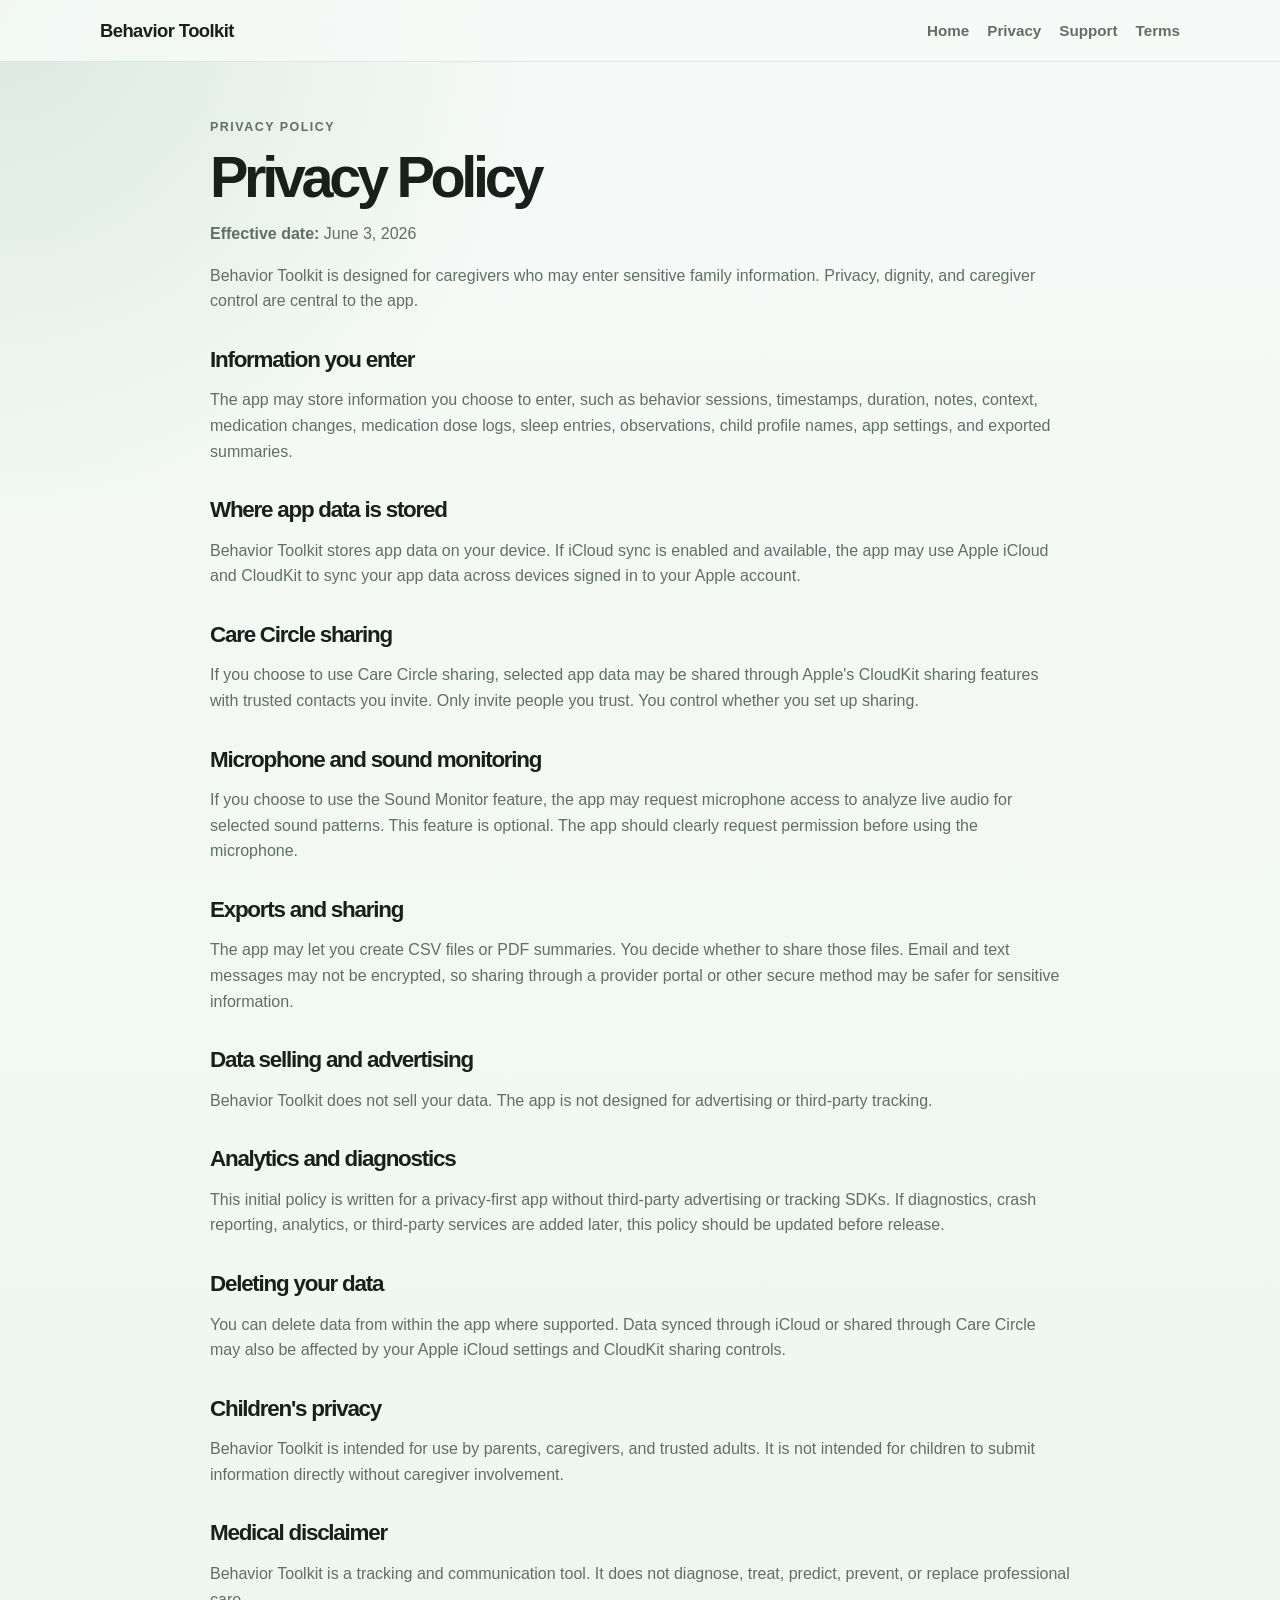
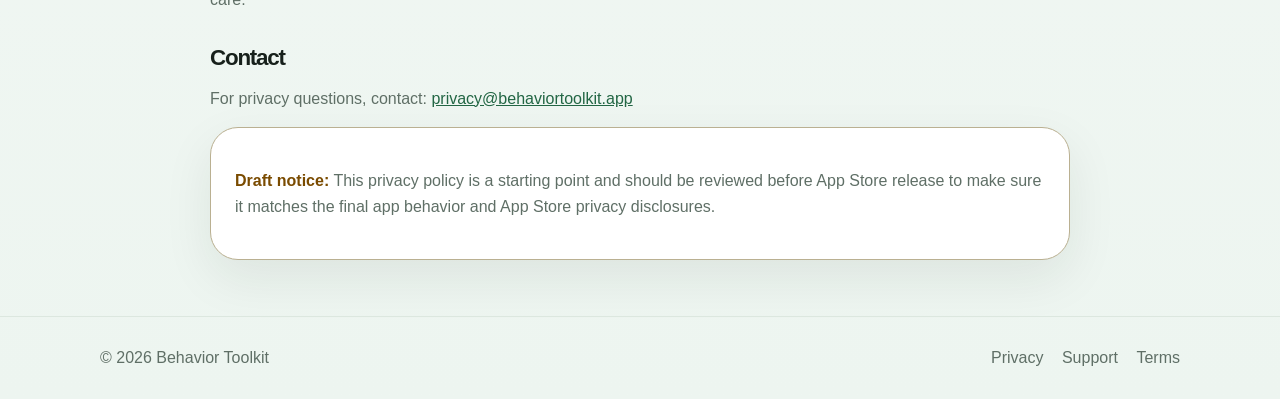
==== privacy.html @ 17af29c6 "Add initial privacy policy page" ====
<!doctype html>
<html lang="en">
<head>
  <meta charset="utf-8">
  <meta name="viewport" content="width=device-width, initial-scale=1">
  <title>Privacy Policy | Behavior Toolkit</title>
  <meta name="description" content="Privacy Policy for Behavior Toolkit.">
  <link rel="stylesheet" href="style.css">
</head>
<body>
  <header class="site-header">
    <div class="container nav">
      <a class="brand" href="index.html">Behavior Toolkit</a>
      <nav class="nav-links" aria-label="Main navigation">
        <a href="index.html">Home</a>
        <a href="privacy.html">Privacy</a>
        <a href="support.html">Support</a>
        <a href="terms.html">Terms</a>
      </nav>
    </div>
  </header>

  <main class="legal">
    <p class="eyebrow">Privacy Policy</p>
    <h1>Privacy Policy</h1>
    <p><strong>Effective date:</strong> June 3, 2026</p>

    <p>Behavior Toolkit is designed for caregivers who may enter sensitive family information. Privacy, dignity, and caregiver control are central to the app.</p>

    <h2>Information you enter</h2>
    <p>The app may store information you choose to enter, such as behavior sessions, timestamps, duration, notes, context, medication changes, medication dose logs, sleep entries, observations, child profile names, app settings, and exported summaries.</p>

    <h2>Where app data is stored</h2>
    <p>Behavior Toolkit stores app data on your device. If iCloud sync is enabled and available, the app may use Apple iCloud and CloudKit to sync your app data across devices signed in to your Apple account.</p>

    <h2>Care Circle sharing</h2>
    <p>If you choose to use Care Circle sharing, selected app data may be shared through Apple's CloudKit sharing features with trusted contacts you invite. Only invite people you trust. You control whether you set up sharing.</p>

    <h2>Microphone and sound monitoring</h2>
    <p>If you choose to use the Sound Monitor feature, the app may request microphone access to analyze live audio for selected sound patterns. This feature is optional. The app should clearly request permission before using the microphone.</p>

    <h2>Exports and sharing</h2>
    <p>The app may let you create CSV files or PDF summaries. You decide whether to share those files. Email and text messages may not be encrypted, so sharing through a provider portal or other secure method may be safer for sensitive information.</p>

    <h2>Data selling and advertising</h2>
    <p>Behavior Toolkit does not sell your data. The app is not designed for advertising or third-party tracking.</p>

    <h2>Analytics and diagnostics</h2>
    <p>This initial policy is written for a privacy-first app without third-party advertising or tracking SDKs. If diagnostics, crash reporting, analytics, or third-party services are added later, this policy should be updated before release.</p>

    <h2>Deleting your data</h2>
    <p>You can delete data from within the app where supported. Data synced through iCloud or shared through Care Circle may also be affected by your Apple iCloud settings and CloudKit sharing controls.</p>

    <h2>Children's privacy</h2>
    <p>Behavior Toolkit is intended for use by parents, caregivers, and trusted adults. It is not intended for children to submit information directly without caregiver involvement.</p>

    <h2>Medical disclaimer</h2>
    <p>Behavior Toolkit is a tracking and communication tool. It does not diagnose, treat, predict, prevent, or replace professional care.</p>

    <h2>Contact</h2>
    <p>For privacy questions, contact: <a href="mailto:privacy@behaviortoolkit.app">privacy@behaviortoolkit.app</a></p>

    <div class="notice">
      <p><strong>Draft notice:</strong> This privacy policy is a starting point and should be reviewed before App Store release to make sure it matches the final app behavior and App Store privacy disclosures.</p>
    </div>
  </main>

  <footer class="site-footer">
    <div class="container footer-row">
      <span>&copy; 2026 Behavior Toolkit</span>
      <span>
        <a href="privacy.html">Privacy</a>
        <a href="support.html">Support</a>
        <a href="terms.html">Terms</a>
      </span>
    </div>
  </footer>
</body>
</html>
---- style.css ----
:root {
  color-scheme: light dark;
  --bg: #f7faf8;
  --bg-soft: #edf5f0;
  --card: #ffffff;
  --text: #17201b;
  --muted: #5f6f66;
  --line: #dce7df;
  --accent: #2f855a;
  --accent-dark: #226644;
  --warning: #7a4b00;
  --shadow: 0 18px 50px rgba(23, 32, 27, 0.08);
}

@media (prefers-color-scheme: dark) {
  :root {
    --bg: #0d1310;
    --bg-soft: #111d17;
    --card: #16211b;
    --text: #edf7f0;
    --muted: #b0c0b7;
    --line: #2a3a31;
    --accent: #68d391;
    --accent-dark: #9ae6b4;
    --warning: #fbd38d;
    --shadow: 0 18px 50px rgba(0, 0, 0, 0.32);
  }
}

* {
  box-sizing: border-box;
}

html {
  scroll-behavior: smooth;
}

body {
  margin: 0;
  font-family: -apple-system, BlinkMacSystemFont, "Segoe UI", Roboto, Helvetica, Arial, sans-serif;
  background:
    radial-gradient(circle at top left, rgba(47, 133, 90, 0.14), transparent 34rem),
    linear-gradient(180deg, var(--bg), var(--bg-soft));
  color: var(--text);
  line-height: 1.6;
}

a {
  color: var(--accent-dark);
}

.container {
  width: min(1080px, calc(100% - 32px));
  margin: 0 auto;
}

.site-header {
  border-bottom: 1px solid var(--line);
  background: color-mix(in srgb, var(--bg) 82%, transparent);
  backdrop-filter: blur(14px);
  position: sticky;
  top: 0;
  z-index: 10;
}

.nav {
  display: flex;
  align-items: center;
  justify-content: space-between;
  gap: 24px;
  padding: 16px 0;
}

.brand {
  font-weight: 800;
  letter-spacing: -0.03em;
  text-decoration: none;
  color: var(--text);
  font-size: 1.15rem;
}

.nav-links {
  display: flex;
  align-items: center;
  gap: 18px;
  flex-wrap: wrap;
}

.nav-links a {
  color: var(--muted);
  text-decoration: none;
  font-weight: 600;
  font-size: 0.95rem;
}

.nav-links a:hover {
  color: var(--text);
}

.hero {
  padding: 84px 0 56px;
}

.hero-grid {
  display: grid;
  grid-template-columns: 1.25fr 0.75fr;
  gap: 36px;
  align-items: center;
}

.eyebrow {
  color: var(--accent-dark);
  font-weight: 800;
  text-transform: uppercase;
  letter-spacing: 0.12em;
  font-size: 0.78rem;
  margin: 0 0 12px;
}

h1 {
  font-size: clamp(2.45rem, 7vw, 5rem);
  line-height: 0.95;
  letter-spacing: -0.075em;
  margin: 0;
}

h2 {
  font-size: clamp(1.75rem, 4vw, 2.8rem);
  line-height: 1.05;
  letter-spacing: -0.055em;
  margin: 0 0 16px;
}

h3 {
  margin: 0 0 8px;
  letter-spacing: -0.025em;
}

.lede {
  font-size: clamp(1.1rem, 2.3vw, 1.35rem);
  color: var(--muted);
  margin: 22px 0 0;
  max-width: 720px;
}

.actions {
  display: flex;
  gap: 12px;
  flex-wrap: wrap;
  margin-top: 28px;
}

.button {
  display: inline-flex;
  align-items: center;
  justify-content: center;
  border-radius: 999px;
  padding: 12px 18px;
  font-weight: 800;
  text-decoration: none;
  border: 1px solid var(--line);
  color: var(--text);
  background: var(--card);
}

.button.primary {
  background: var(--accent);
  color: #ffffff;
  border-color: transparent;
}

.hero-card,
.card,
.notice {
  background: var(--card);
  border: 1px solid var(--line);
  border-radius: 28px;
  box-shadow: var(--shadow);
}

.hero-card {
  padding: 26px;
}

.hero-card ul,
.check-list {
  list-style: none;
  padding: 0;
  margin: 0;
}

.hero-card li,
.check-list li {
  display: flex;
  gap: 10px;
  margin: 12px 0;
  color: var(--muted);
}

.hero-card li::before,
.check-list li::before {
  content: "✓";
  color: var(--accent-dark);
  font-weight: 900;
}

.section {
  padding: 56px 0;
}

.grid {
  display: grid;
  grid-template-columns: repeat(3, 1fr);
  gap: 18px;
}

.card {
  padding: 22px;
}

.card p,
.notice p,
.legal p,
.legal li {
  color: var(--muted);
}

.notice {
  padding: 24px;
  border-color: color-mix(in srgb, var(--warning) 35%, var(--line));
}

.notice strong {
  color: var(--warning);
}

.legal {
  width: min(860px, calc(100% - 32px));
  margin: 0 auto;
  padding: 56px 0;
}

.legal h1 {
  font-size: clamp(2.2rem, 5vw, 3.6rem);
  margin-bottom: 12px;
}

.legal h2 {
  font-size: 1.4rem;
  margin-top: 34px;
}

.site-footer {
  border-top: 1px solid var(--line);
  padding: 28px 0;
  color: var(--muted);
}

.footer-row {
  display: flex;
  justify-content: space-between;
  gap: 18px;
  flex-wrap: wrap;
}

.footer-row a {
  color: var(--muted);
  margin-left: 14px;
  text-decoration: none;
}

@media (max-width: 760px) {
  .hero {
    padding-top: 54px;
  }

  .hero-grid,
  .grid {
    grid-template-columns: 1fr;
  }

  .nav {
    align-items: flex-start;
    flex-direction: column;
  }

  .nav-links {
    gap: 12px;
  }
}
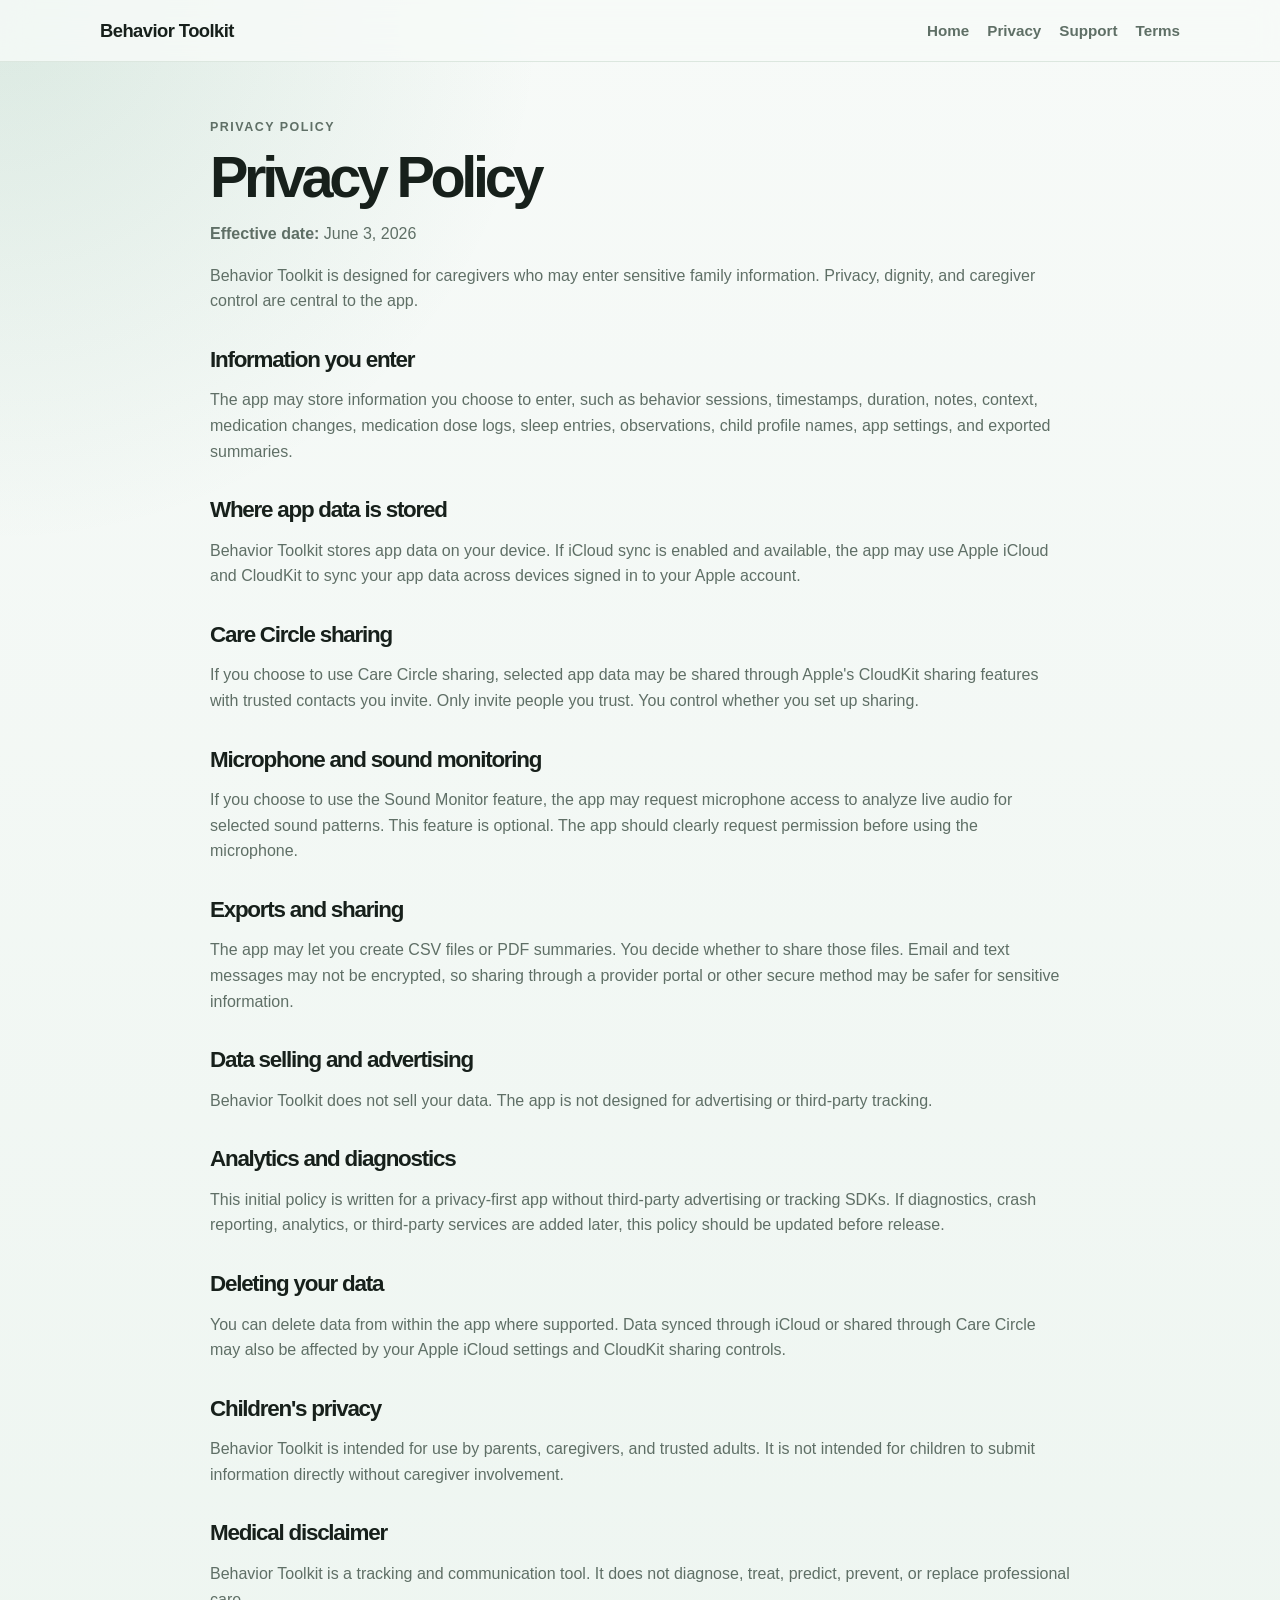
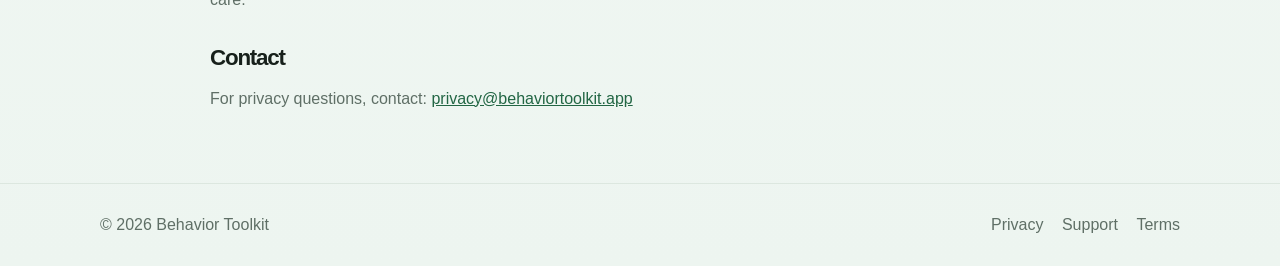
==== commit 8eca7835: "Remove draft notices from Privacy and Terms pages The site is now live and these documents are the w" ====
--- a/privacy.html
+++ b/privacy.html
@@ -60,9 +60,6 @@
     <h2>Contact</h2>
     <p>For privacy questions, contact: <a href="mailto:privacy@behaviortoolkit.app">privacy@behaviortoolkit.app</a></p>
 
-    <div class="notice">
-      <p><strong>Draft notice:</strong> This privacy policy is a starting point and should be reviewed before App Store release to make sure it matches the final app behavior and App Store privacy disclosures.</p>
-    </div>
   </main>
 
   <footer class="site-footer">
--- a/style.css
+++ b/style.css
@@ -214,8 +214,79 @@
   gap: 18px;
 }
 
+.story-grid {
+  display: grid;
+  grid-template-columns: 0.85fr 1.15fr;
+  gap: 48px;
+  align-items: start;
+}
+
+.story-figure {
+  margin: 0;
+  position: sticky;
+  top: 96px;
+}
+
+.story-figure img {
+  width: 100%;
+  height: auto;
+  display: block;
+  border-radius: 20px;
+  box-shadow: var(--shadow);
+}
+
+.story-copy {
+  max-width: 640px;
+}
+
+.story-title {
+  font-family: Georgia, "Iowan Old Style", "Times New Roman", serif;
+  font-style: italic;
+  font-weight: 700;
+  letter-spacing: -0.02em;
+}
+
+.story-copy p {
+  font-size: 1.08rem;
+  line-height: 1.85;
+  color: var(--muted);
+  margin: 0 0 22px;
+}
+
+.story-copy p:last-child {
+  margin-bottom: 0;
+}
+
+@media (max-width: 760px) {
+  .story-grid {
+    grid-template-columns: 1fr;
+    gap: 24px;
+  }
+
+  .story-figure {
+    position: static;
+  }
+}
+
 .card {
   padding: 22px;
+}
+
+.card-shot {
+  margin: -22px -22px 18px;
+  display: flex;
+  justify-content: center;
+  background: var(--bg-soft);
+  border-radius: 28px 28px 0 0;
+  overflow: hidden;
+}
+
+.card-shot img {
+  width: 100%;
+  max-width: 190px;
+  height: auto;
+  display: block;
+  margin-top: 18px;
 }
 
 .card p,
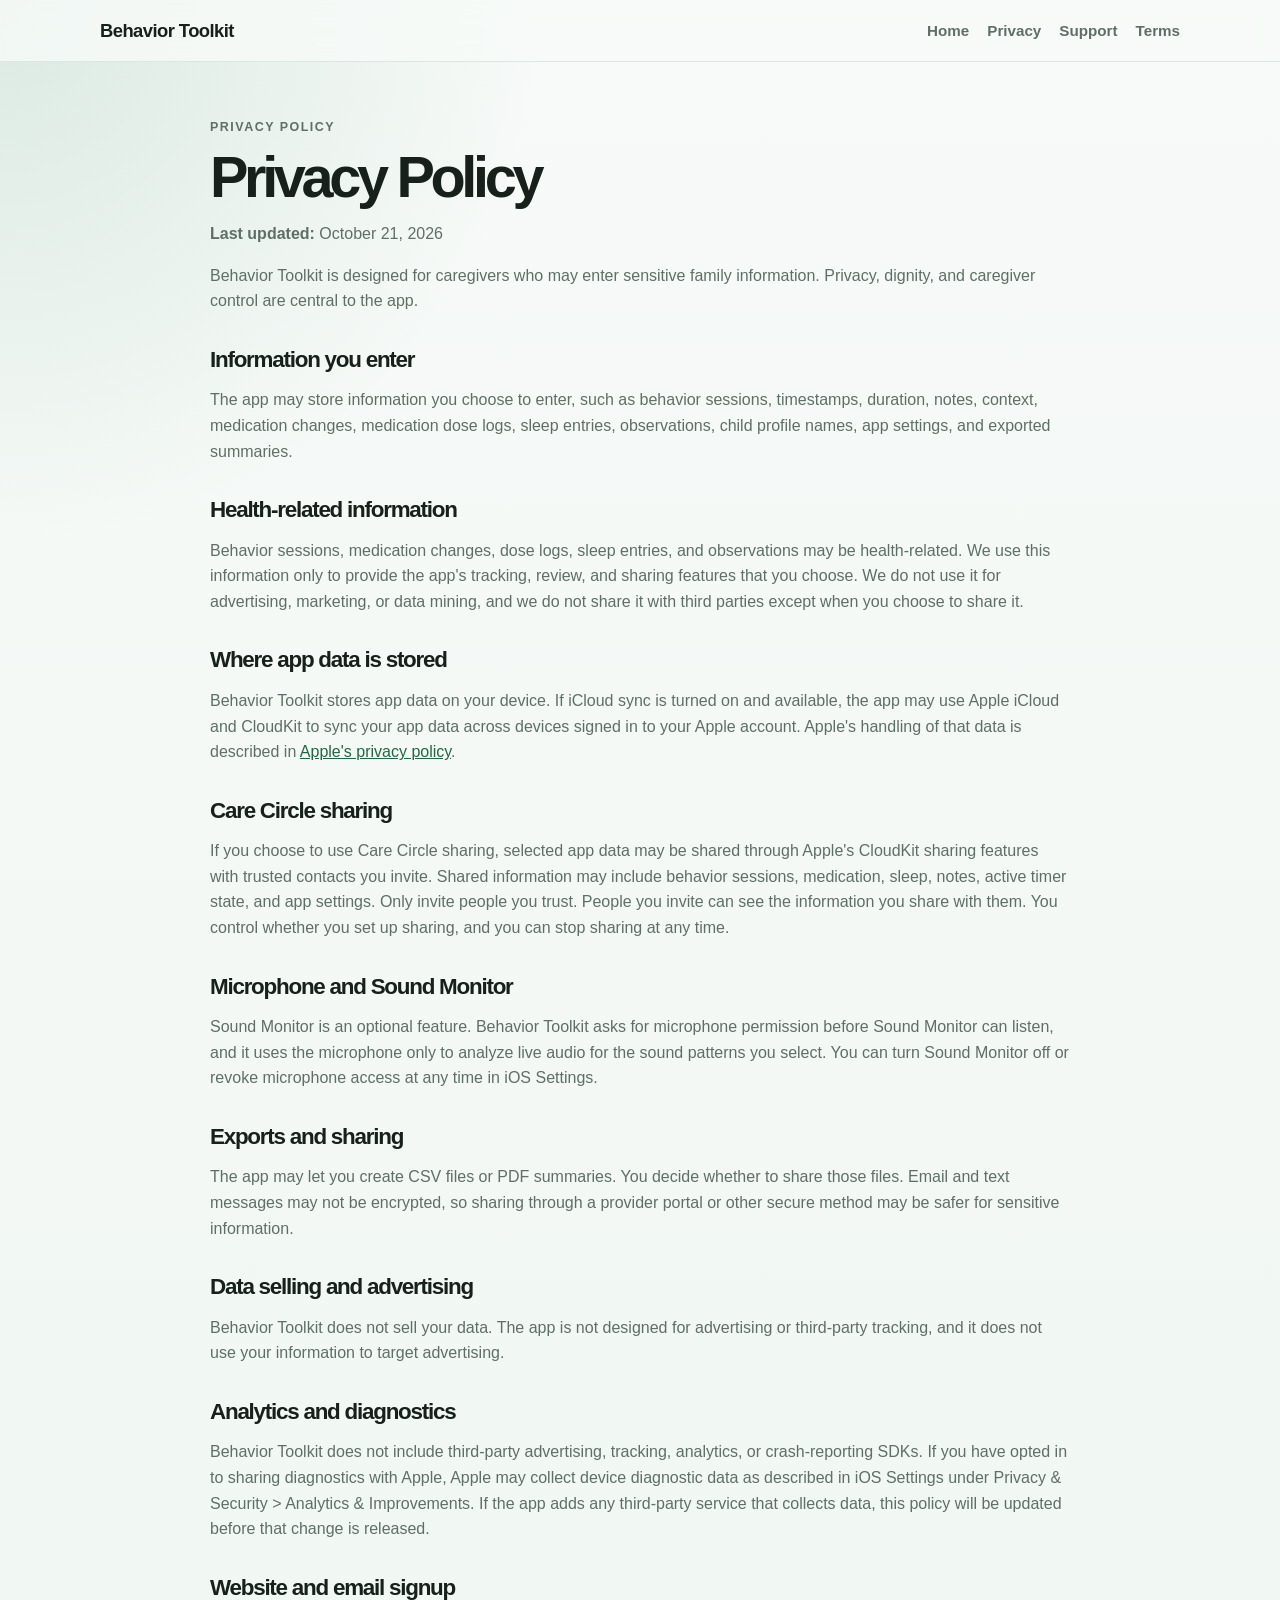
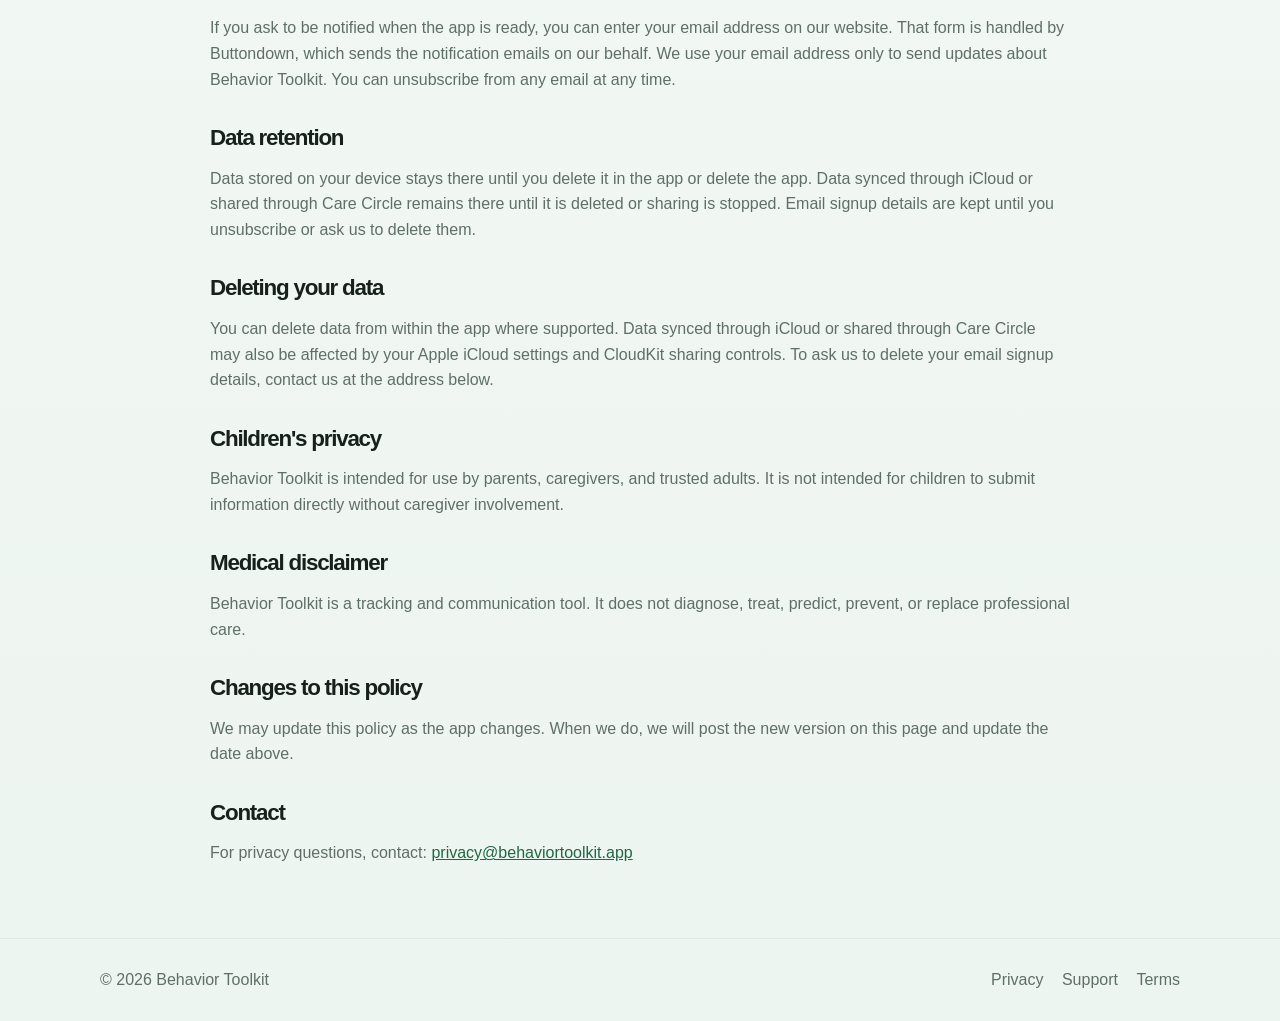
==== commit 29cd94be: "Update privacy policy and replace temporary launch text - Replace drafting notes in the privacy poli" ====
--- a/privacy.html
+++ b/privacy.html
@@ -23,39 +23,51 @@
   <main class="legal">
     <p class="eyebrow">Privacy Policy</p>
     <h1>Privacy Policy</h1>
-    <p><strong>Effective date:</strong> June 3, 2026</p>
+    <p><strong>Last updated:</strong> October 21, 2026</p>
 
     <p>Behavior Toolkit is designed for caregivers who may enter sensitive family information. Privacy, dignity, and caregiver control are central to the app.</p>
 
     <h2>Information you enter</h2>
     <p>The app may store information you choose to enter, such as behavior sessions, timestamps, duration, notes, context, medication changes, medication dose logs, sleep entries, observations, child profile names, app settings, and exported summaries.</p>
 
+    <h2>Health-related information</h2>
+    <p>Behavior sessions, medication changes, dose logs, sleep entries, and observations may be health-related. We use this information only to provide the app's tracking, review, and sharing features that you choose. We do not use it for advertising, marketing, or data mining, and we do not share it with third parties except when you choose to share it.</p>
+
     <h2>Where app data is stored</h2>
-    <p>Behavior Toolkit stores app data on your device. If iCloud sync is enabled and available, the app may use Apple iCloud and CloudKit to sync your app data across devices signed in to your Apple account.</p>
+    <p>Behavior Toolkit stores app data on your device. If iCloud sync is turned on and available, the app may use Apple iCloud and CloudKit to sync your app data across devices signed in to your Apple account. Apple's handling of that data is described in <a href="https://www.apple.com/legal/privacy/">Apple's privacy policy</a>.</p>
 
     <h2>Care Circle sharing</h2>
-    <p>If you choose to use Care Circle sharing, selected app data may be shared through Apple's CloudKit sharing features with trusted contacts you invite. Only invite people you trust. You control whether you set up sharing.</p>
+    <p>If you choose to use Care Circle sharing, selected app data may be shared through Apple's CloudKit sharing features with trusted contacts you invite. Shared information may include behavior sessions, medication, sleep, notes, active timer state, and app settings. Only invite people you trust. People you invite can see the information you share with them. You control whether you set up sharing, and you can stop sharing at any time.</p>
 
-    <h2>Microphone and sound monitoring</h2>
-    <p>If you choose to use the Sound Monitor feature, the app may request microphone access to analyze live audio for selected sound patterns. This feature is optional. The app should clearly request permission before using the microphone.</p>
+    <h2>Microphone and Sound Monitor</h2>
+    <p>Sound Monitor is an optional feature. Behavior Toolkit asks for microphone permission before Sound Monitor can listen, and it uses the microphone only to analyze live audio for the sound patterns you select. You can turn Sound Monitor off or revoke microphone access at any time in iOS Settings.</p>
 
     <h2>Exports and sharing</h2>
     <p>The app may let you create CSV files or PDF summaries. You decide whether to share those files. Email and text messages may not be encrypted, so sharing through a provider portal or other secure method may be safer for sensitive information.</p>
 
     <h2>Data selling and advertising</h2>
-    <p>Behavior Toolkit does not sell your data. The app is not designed for advertising or third-party tracking.</p>
+    <p>Behavior Toolkit does not sell your data. The app is not designed for advertising or third-party tracking, and it does not use your information to target advertising.</p>
 
     <h2>Analytics and diagnostics</h2>
-    <p>This initial policy is written for a privacy-first app without third-party advertising or tracking SDKs. If diagnostics, crash reporting, analytics, or third-party services are added later, this policy should be updated before release.</p>
+    <p>Behavior Toolkit does not include third-party advertising, tracking, analytics, or crash-reporting SDKs. If you have opted in to sharing diagnostics with Apple, Apple may collect device diagnostic data as described in iOS Settings under Privacy &amp; Security &gt; Analytics &amp; Improvements. If the app adds any third-party service that collects data, this policy will be updated before that change is released.</p>
+
+    <h2>Website and email signup</h2>
+    <p>If you ask to be notified when the app is ready, you can enter your email address on our website. That form is handled by Buttondown, which sends the notification emails on our behalf. We use your email address only to send updates about Behavior Toolkit. You can unsubscribe from any email at any time.</p>
+
+    <h2>Data retention</h2>
+    <p>Data stored on your device stays there until you delete it in the app or delete the app. Data synced through iCloud or shared through Care Circle remains there until it is deleted or sharing is stopped. Email signup details are kept until you unsubscribe or ask us to delete them.</p>
 
     <h2>Deleting your data</h2>
-    <p>You can delete data from within the app where supported. Data synced through iCloud or shared through Care Circle may also be affected by your Apple iCloud settings and CloudKit sharing controls.</p>
+    <p>You can delete data from within the app where supported. Data synced through iCloud or shared through Care Circle may also be affected by your Apple iCloud settings and CloudKit sharing controls. To ask us to delete your email signup details, contact us at the address below.</p>
 
     <h2>Children's privacy</h2>
     <p>Behavior Toolkit is intended for use by parents, caregivers, and trusted adults. It is not intended for children to submit information directly without caregiver involvement.</p>
 
     <h2>Medical disclaimer</h2>
     <p>Behavior Toolkit is a tracking and communication tool. It does not diagnose, treat, predict, prevent, or replace professional care.</p>
+
+    <h2>Changes to this policy</h2>
+    <p>We may update this policy as the app changes. When we do, we will post the new version on this page and update the date above.</p>
 
     <h2>Contact</h2>
     <p>For privacy questions, contact: <a href="mailto:privacy@behaviortoolkit.app">privacy@behaviortoolkit.app</a></p>
--- a/style.css
+++ b/style.css
@@ -33,6 +33,7 @@
 
 html {
   scroll-behavior: smooth;
+  scroll-padding-top: 80px;
 }
 
 body {
@@ -122,6 +123,14 @@
   line-height: 0.95;
   letter-spacing: -0.075em;
   margin: 0;
+}
+
+.hero-sub {
+  font-size: clamp(1.4rem, 3.4vw, 2.2rem);
+  line-height: 1.15;
+  letter-spacing: -0.04em;
+  font-weight: 600;
+  margin: 12px 0 0;
 }
 
 h2 {
@@ -169,6 +178,99 @@
   border-color: transparent;
 }
 
+span.button {
+  cursor: default;
+}
+
+.actions-note {
+  font-size: 0.88rem;
+  color: var(--muted);
+  margin: 14px 0 0;
+}
+
+.badge {
+  display: inline-flex;
+  align-items: center;
+  border-radius: 999px;
+  padding: 12px 18px;
+  font-weight: 700;
+  font-size: 0.9rem;
+  color: var(--accent-dark);
+  background: color-mix(in srgb, var(--accent) 12%, transparent);
+  border: 1px solid color-mix(in srgb, var(--accent) 35%, var(--line));
+}
+
+.signup-intro {
+  font-size: 0.95rem;
+  font-weight: 600;
+  margin: 24px 0 0;
+}
+
+.signup-form {
+  display: flex;
+  flex-wrap: wrap;
+  gap: 10px;
+  margin: 12px 0 0;
+  max-width: 460px;
+}
+
+.signup-form input[type="email"] {
+  flex: 1 1 220px;
+  min-width: 0;
+  border-radius: 999px;
+  padding: 12px 18px;
+  font: inherit;
+  font-size: 0.95rem;
+  border: 1px solid var(--line);
+  background: var(--card);
+  color: var(--text);
+}
+
+.signup-form input[type="email"]::placeholder {
+  color: var(--muted);
+}
+
+.signup-form input[type="email"]:focus-visible {
+  outline: 2px solid var(--accent);
+  outline-offset: 1px;
+  border-color: var(--accent);
+}
+
+.signup-form input[type="submit"] {
+  flex: 0 0 auto;
+  border-radius: 999px;
+  padding: 12px 18px;
+  font: inherit;
+  font-weight: 800;
+  background: var(--accent);
+  color: var(--bg);
+  border: 1px solid transparent;
+  cursor: pointer;
+}
+
+.buttondown-note {
+  flex-basis: 100%;
+  margin: 2px 0 0;
+  font-size: 0.78rem;
+}
+
+.buttondown-note a {
+  color: var(--muted);
+}
+
+.visually-hidden {
+  position: absolute;
+  width: 1px;
+  height: 1px;
+  padding: 0;
+  margin: -1px;
+  overflow: hidden;
+  clip: rect(0 0 0 0);
+  clip-path: inset(50%);
+  white-space: nowrap;
+  border: 0;
+}
+
 .hero-card,
 .card,
 .notice {
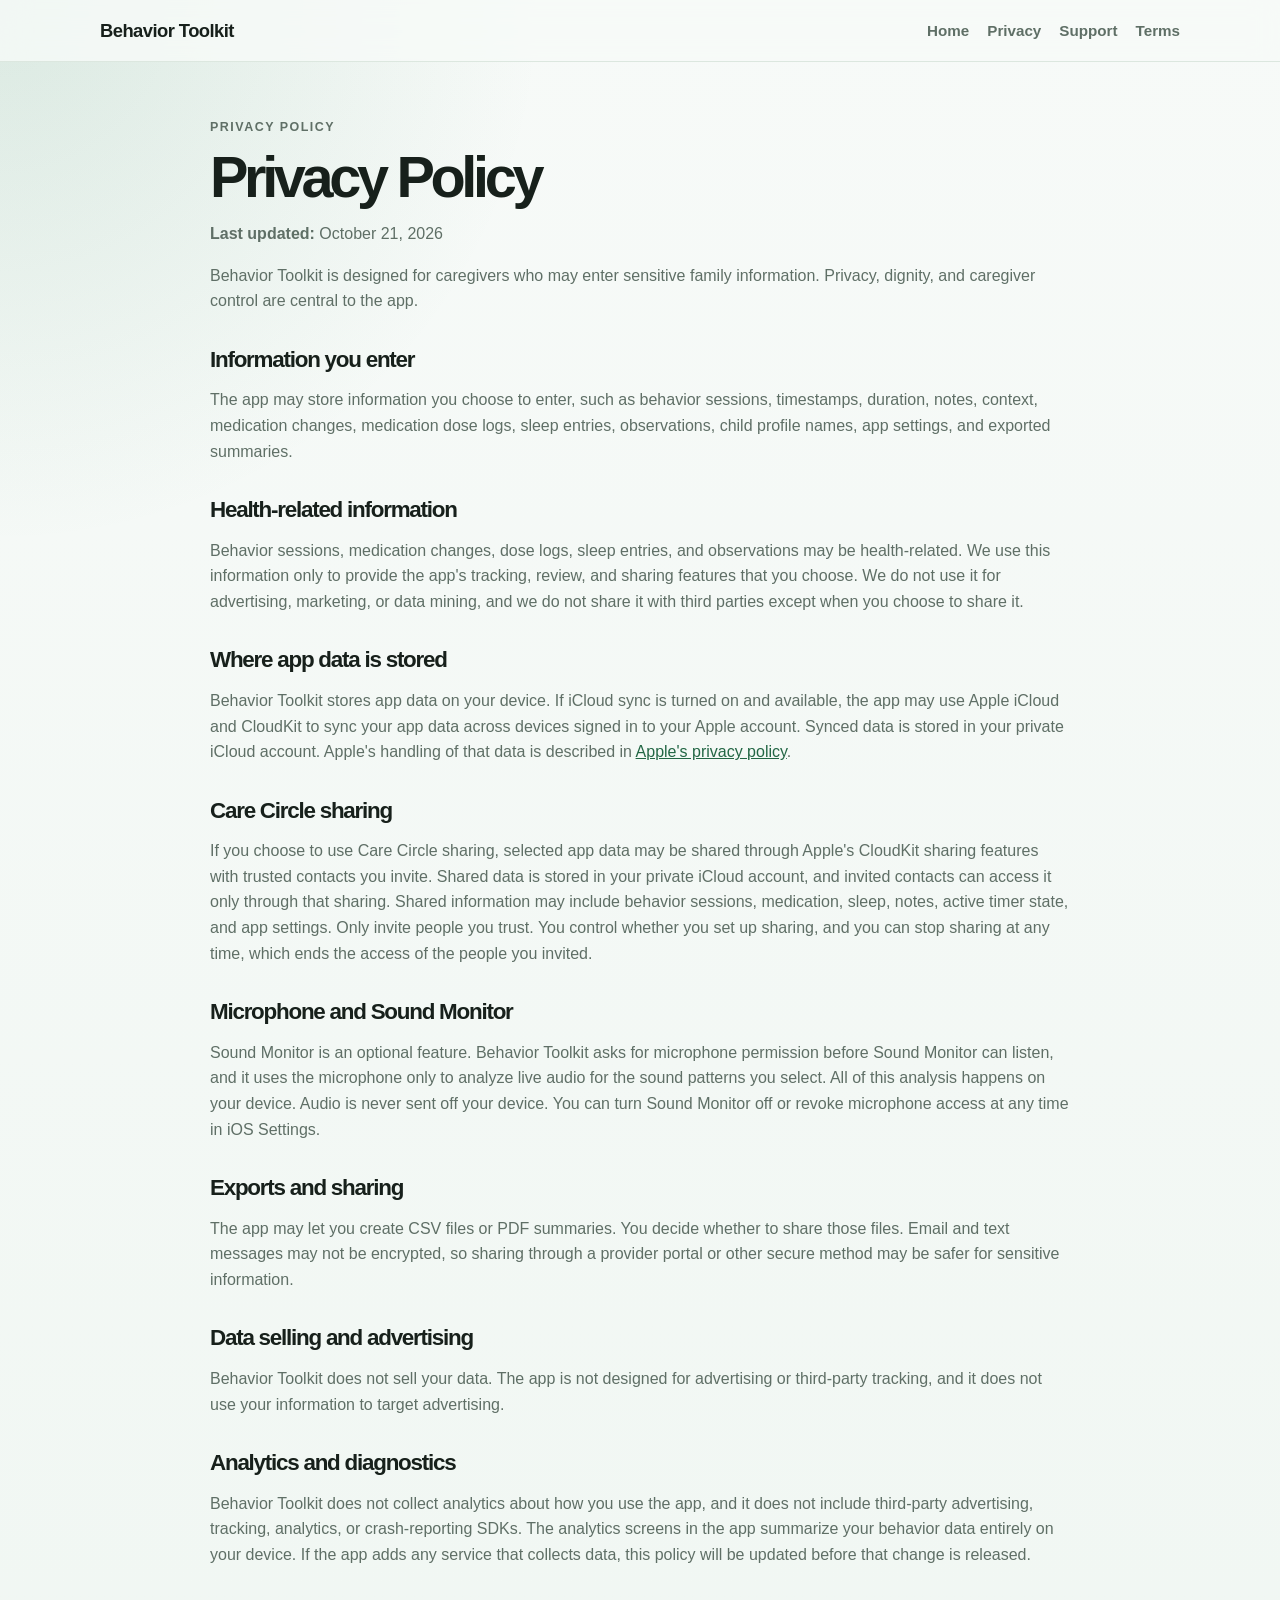
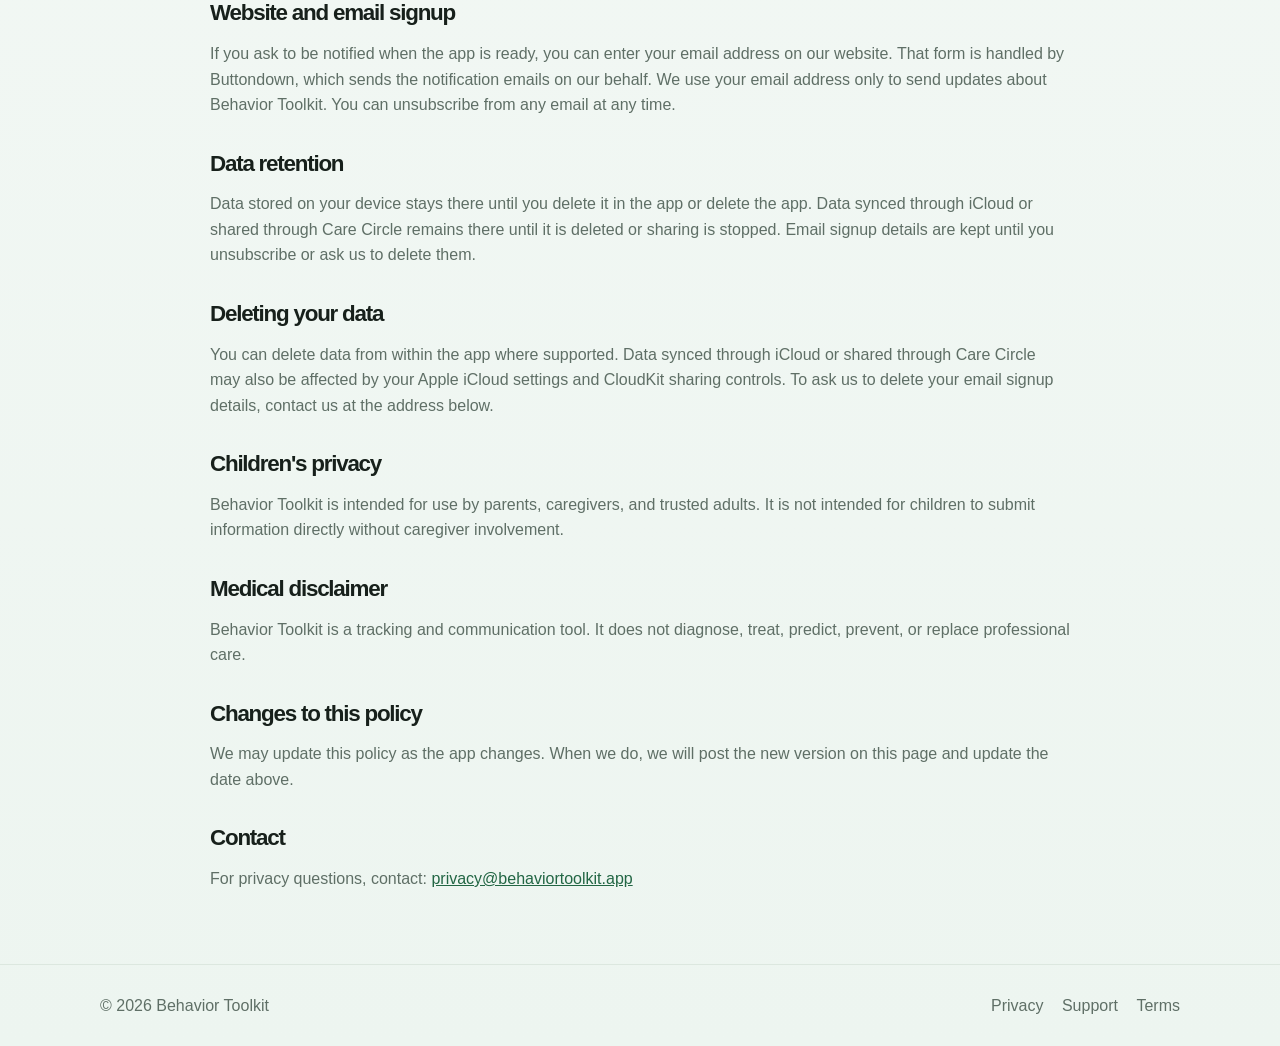
==== commit 47c49fd9: "Clarify Sound Monitor, Care Circle, and analytics statements in privacy policy - State that Sound Mo" ====
--- a/privacy.html
+++ b/privacy.html
@@ -34,13 +34,13 @@
     <p>Behavior sessions, medication changes, dose logs, sleep entries, and observations may be health-related. We use this information only to provide the app's tracking, review, and sharing features that you choose. We do not use it for advertising, marketing, or data mining, and we do not share it with third parties except when you choose to share it.</p>
 
     <h2>Where app data is stored</h2>
-    <p>Behavior Toolkit stores app data on your device. If iCloud sync is turned on and available, the app may use Apple iCloud and CloudKit to sync your app data across devices signed in to your Apple account. Apple's handling of that data is described in <a href="https://www.apple.com/legal/privacy/">Apple's privacy policy</a>.</p>
+    <p>Behavior Toolkit stores app data on your device. If iCloud sync is turned on and available, the app may use Apple iCloud and CloudKit to sync your app data across devices signed in to your Apple account. Synced data is stored in your private iCloud account. Apple's handling of that data is described in <a href="https://www.apple.com/legal/privacy/">Apple's privacy policy</a>.</p>
 
     <h2>Care Circle sharing</h2>
-    <p>If you choose to use Care Circle sharing, selected app data may be shared through Apple's CloudKit sharing features with trusted contacts you invite. Shared information may include behavior sessions, medication, sleep, notes, active timer state, and app settings. Only invite people you trust. People you invite can see the information you share with them. You control whether you set up sharing, and you can stop sharing at any time.</p>
+    <p>If you choose to use Care Circle sharing, selected app data may be shared through Apple's CloudKit sharing features with trusted contacts you invite. Shared data is stored in your private iCloud account, and invited contacts can access it only through that sharing. Shared information may include behavior sessions, medication, sleep, notes, active timer state, and app settings. Only invite people you trust. You control whether you set up sharing, and you can stop sharing at any time, which ends the access of the people you invited.</p>
 
     <h2>Microphone and Sound Monitor</h2>
-    <p>Sound Monitor is an optional feature. Behavior Toolkit asks for microphone permission before Sound Monitor can listen, and it uses the microphone only to analyze live audio for the sound patterns you select. You can turn Sound Monitor off or revoke microphone access at any time in iOS Settings.</p>
+    <p>Sound Monitor is an optional feature. Behavior Toolkit asks for microphone permission before Sound Monitor can listen, and it uses the microphone only to analyze live audio for the sound patterns you select. All of this analysis happens on your device. Audio is never sent off your device. You can turn Sound Monitor off or revoke microphone access at any time in iOS Settings.</p>
 
     <h2>Exports and sharing</h2>
     <p>The app may let you create CSV files or PDF summaries. You decide whether to share those files. Email and text messages may not be encrypted, so sharing through a provider portal or other secure method may be safer for sensitive information.</p>
@@ -49,7 +49,7 @@
     <p>Behavior Toolkit does not sell your data. The app is not designed for advertising or third-party tracking, and it does not use your information to target advertising.</p>
 
     <h2>Analytics and diagnostics</h2>
-    <p>Behavior Toolkit does not include third-party advertising, tracking, analytics, or crash-reporting SDKs. If you have opted in to sharing diagnostics with Apple, Apple may collect device diagnostic data as described in iOS Settings under Privacy &amp; Security &gt; Analytics &amp; Improvements. If the app adds any third-party service that collects data, this policy will be updated before that change is released.</p>
+    <p>Behavior Toolkit does not collect analytics about how you use the app, and it does not include third-party advertising, tracking, analytics, or crash-reporting SDKs. The analytics screens in the app summarize your behavior data entirely on your device. If the app adds any service that collects data, this policy will be updated before that change is released.</p>
 
     <h2>Website and email signup</h2>
     <p>If you ask to be notified when the app is ready, you can enter your email address on our website. That form is handled by Buttondown, which sends the notification emails on our behalf. We use your email address only to send updates about Behavior Toolkit. You can unsubscribe from any email at any time.</p>
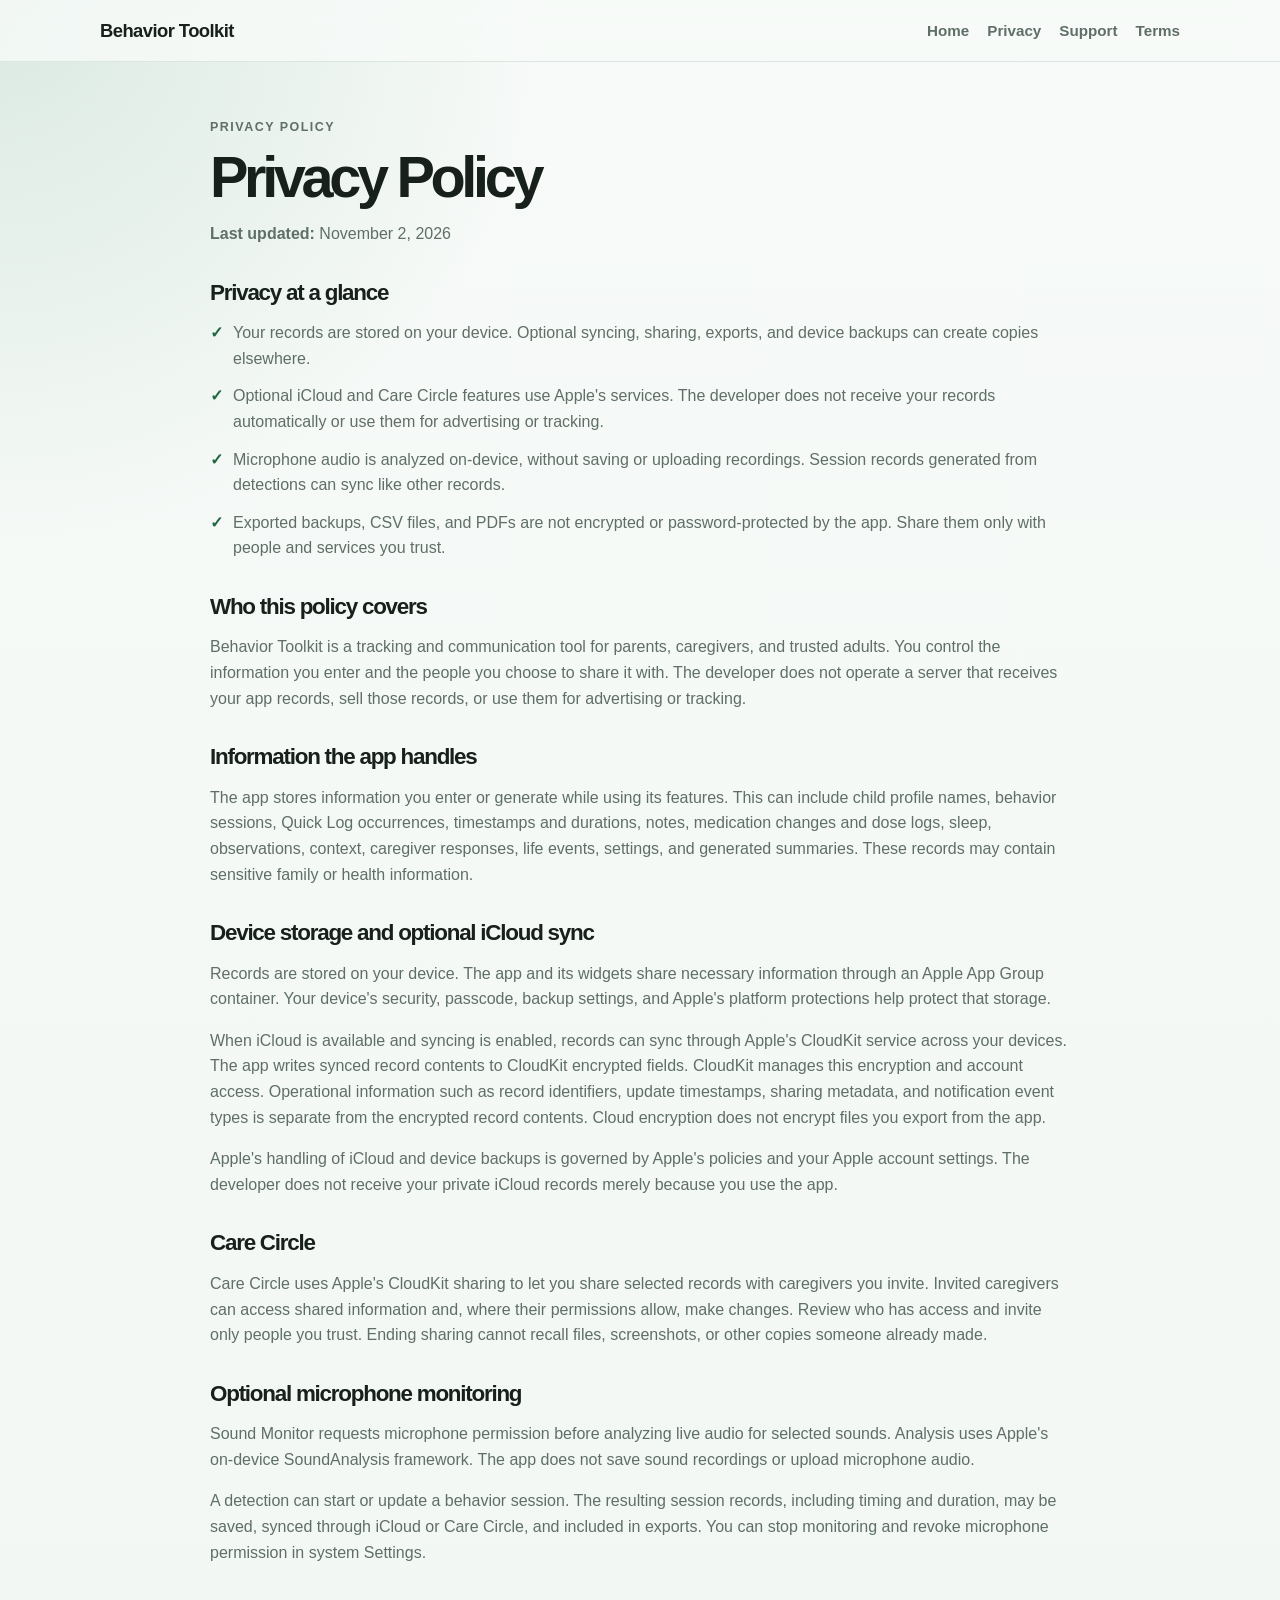
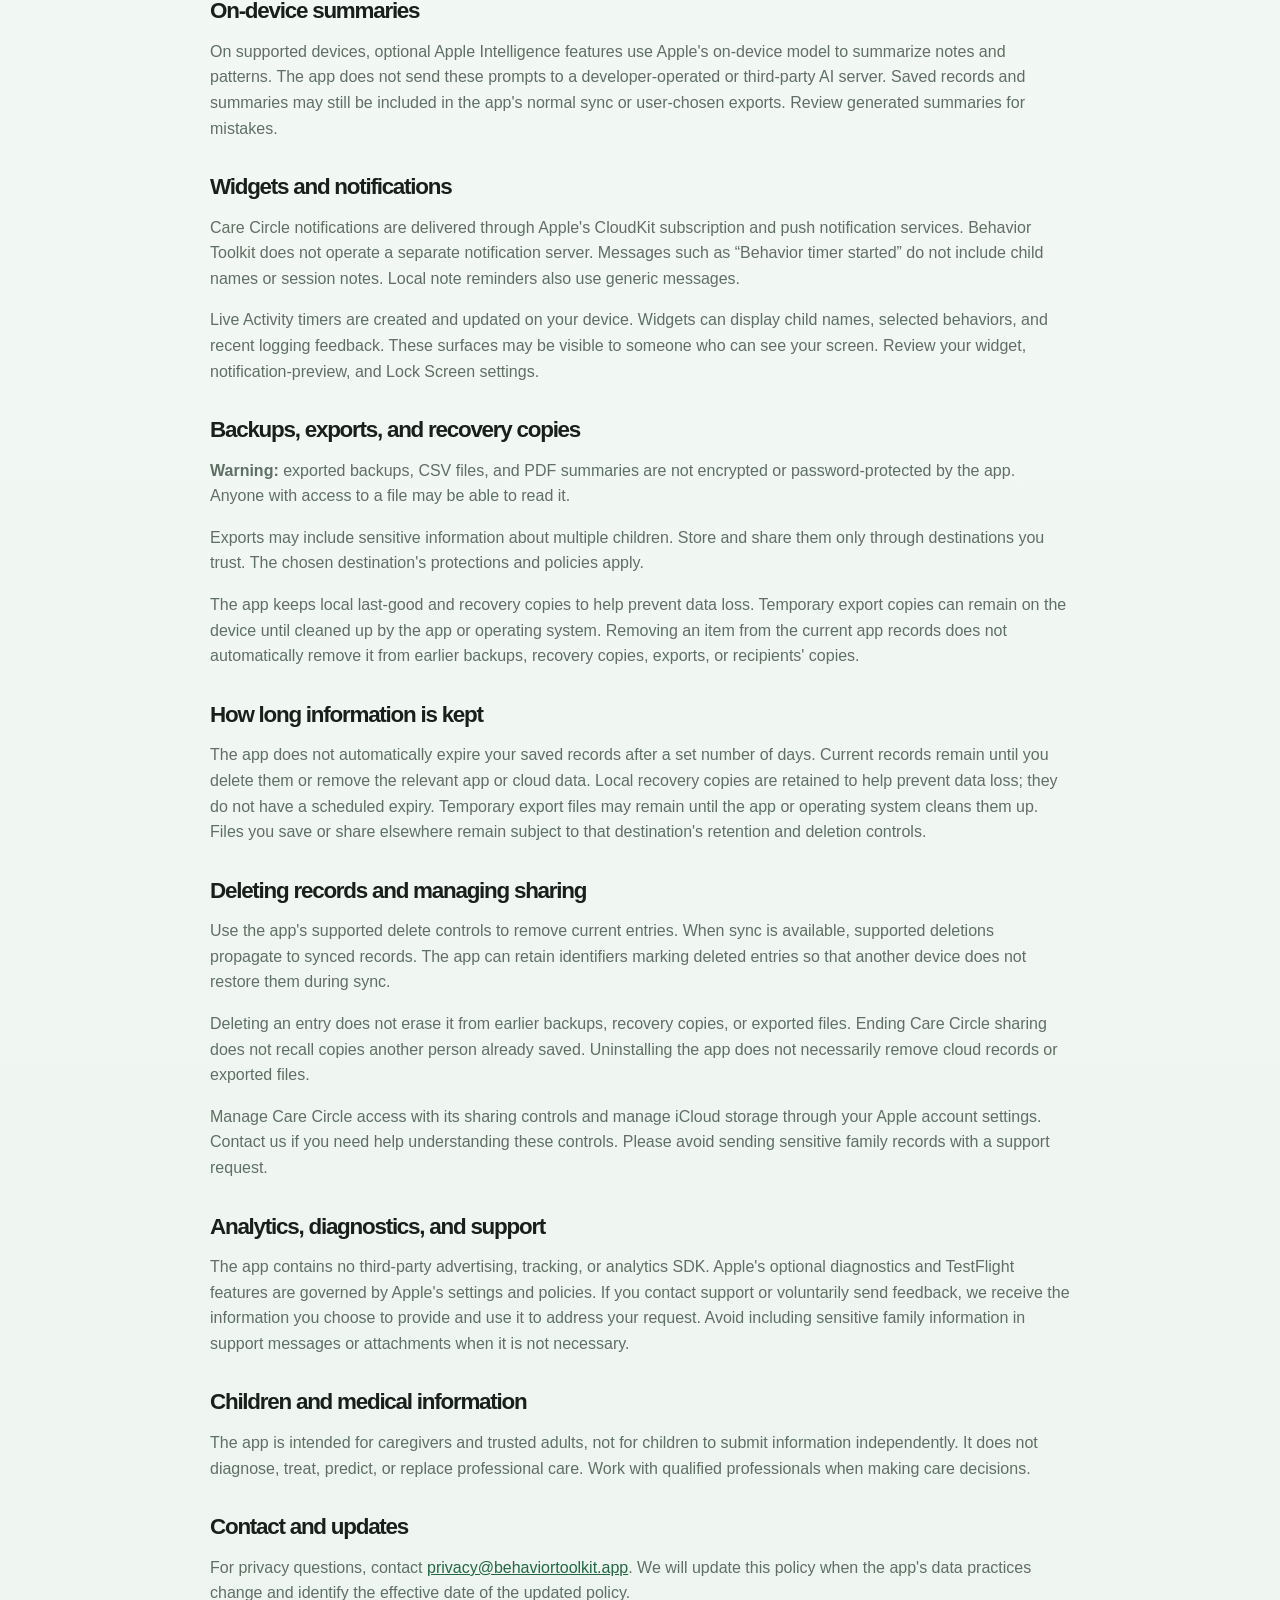
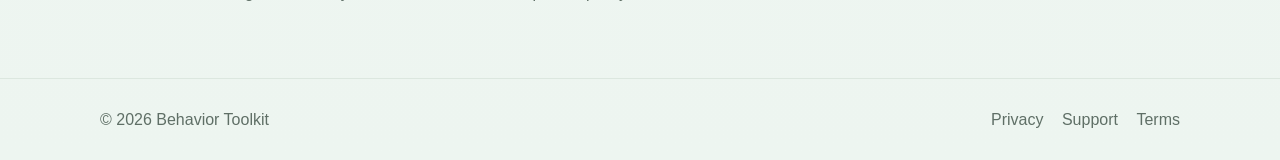
==== commit 4aeabee3: "Replace privacy policy with updated text (November 2, 2026) Co-Authored-By: Claude Haiku 5.5 <norepl" ====
--- a/privacy.html
+++ b/privacy.html
@@ -23,54 +23,62 @@
   <main class="legal">
     <p class="eyebrow">Privacy Policy</p>
     <h1>Privacy Policy</h1>
-    <p><strong>Last updated:</strong> October 21, 2026</p>
+    <p><strong>Last updated:</strong> November 2, 2026</p>
 
-    <p>Behavior Toolkit is designed for caregivers who may enter sensitive family information. Privacy, dignity, and caregiver control are central to the app.</p>
+    <h2>Privacy at a glance</h2>
+    <ul class="check-list">
+      <li>Your records are stored on your device. Optional syncing, sharing, exports, and device backups can create copies elsewhere.</li>
+      <li>Optional iCloud and Care Circle features use Apple's services. The developer does not receive your records automatically or use them for advertising or tracking.</li>
+      <li>Microphone audio is analyzed on-device, without saving or uploading recordings. Session records generated from detections can sync like other records.</li>
+      <li>Exported backups, CSV files, and PDFs are not encrypted or password-protected by the app. Share them only with people and services you trust.</li>
+    </ul>
 
-    <h2>Information you enter</h2>
-    <p>The app may store information you choose to enter, such as behavior sessions, timestamps, duration, notes, context, medication changes, medication dose logs, sleep entries, observations, child profile names, app settings, and exported summaries.</p>
+    <h2>Who this policy covers</h2>
+    <p>Behavior Toolkit is a tracking and communication tool for parents, caregivers, and trusted adults. You control the information you enter and the people you choose to share it with. The developer does not operate a server that receives your app records, sell those records, or use them for advertising or tracking.</p>
 
-    <h2>Health-related information</h2>
-    <p>Behavior sessions, medication changes, dose logs, sleep entries, and observations may be health-related. We use this information only to provide the app's tracking, review, and sharing features that you choose. We do not use it for advertising, marketing, or data mining, and we do not share it with third parties except when you choose to share it.</p>
+    <h2>Information the app handles</h2>
+    <p>The app stores information you enter or generate while using its features. This can include child profile names, behavior sessions, Quick Log occurrences, timestamps and durations, notes, medication changes and dose logs, sleep, observations, context, caregiver responses, life events, settings, and generated summaries. These records may contain sensitive family or health information.</p>
 
-    <h2>Where app data is stored</h2>
-    <p>Behavior Toolkit stores app data on your device. If iCloud sync is turned on and available, the app may use Apple iCloud and CloudKit to sync your app data across devices signed in to your Apple account. Synced data is stored in your private iCloud account. Apple's handling of that data is described in <a href="https://www.apple.com/legal/privacy/">Apple's privacy policy</a>.</p>
+    <h2>Device storage and optional iCloud sync</h2>
+    <p>Records are stored on your device. The app and its widgets share necessary information through an Apple App Group container. Your device's security, passcode, backup settings, and Apple's platform protections help protect that storage.</p>
+    <p>When iCloud is available and syncing is enabled, records can sync through Apple's CloudKit service across your devices. The app writes synced record contents to CloudKit encrypted fields. CloudKit manages this encryption and account access. Operational information such as record identifiers, update timestamps, sharing metadata, and notification event types is separate from the encrypted record contents. Cloud encryption does not encrypt files you export from the app.</p>
+    <p>Apple's handling of iCloud and device backups is governed by Apple's policies and your Apple account settings. The developer does not receive your private iCloud records merely because you use the app.</p>
 
-    <h2>Care Circle sharing</h2>
-    <p>If you choose to use Care Circle sharing, selected app data may be shared through Apple's CloudKit sharing features with trusted contacts you invite. Shared data is stored in your private iCloud account, and invited contacts can access it only through that sharing. Shared information may include behavior sessions, medication, sleep, notes, active timer state, and app settings. Only invite people you trust. You control whether you set up sharing, and you can stop sharing at any time, which ends the access of the people you invited.</p>
+    <h2>Care Circle</h2>
+    <p>Care Circle uses Apple's CloudKit sharing to let you share selected records with caregivers you invite. Invited caregivers can access shared information and, where their permissions allow, make changes. Review who has access and invite only people you trust. Ending sharing cannot recall files, screenshots, or other copies someone already made.</p>
 
-    <h2>Microphone and Sound Monitor</h2>
-    <p>Sound Monitor is an optional feature. Behavior Toolkit asks for microphone permission before Sound Monitor can listen, and it uses the microphone only to analyze live audio for the sound patterns you select. All of this analysis happens on your device. Audio is never sent off your device. You can turn Sound Monitor off or revoke microphone access at any time in iOS Settings.</p>
+    <h2>Optional microphone monitoring</h2>
+    <p>Sound Monitor requests microphone permission before analyzing live audio for selected sounds. Analysis uses Apple's on-device SoundAnalysis framework. The app does not save sound recordings or upload microphone audio.</p>
+    <p>A detection can start or update a behavior session. The resulting session records, including timing and duration, may be saved, synced through iCloud or Care Circle, and included in exports. You can stop monitoring and revoke microphone permission in system Settings.</p>
 
-    <h2>Exports and sharing</h2>
-    <p>The app may let you create CSV files or PDF summaries. You decide whether to share those files. Email and text messages may not be encrypted, so sharing through a provider portal or other secure method may be safer for sensitive information.</p>
+    <h2>On-device summaries</h2>
+    <p>On supported devices, optional Apple Intelligence features use Apple's on-device model to summarize notes and patterns. The app does not send these prompts to a developer-operated or third-party AI server. Saved records and summaries may still be included in the app's normal sync or user-chosen exports. Review generated summaries for mistakes.</p>
 
-    <h2>Data selling and advertising</h2>
-    <p>Behavior Toolkit does not sell your data. The app is not designed for advertising or third-party tracking, and it does not use your information to target advertising.</p>
+    <h2>Widgets and notifications</h2>
+    <p>Care Circle notifications are delivered through Apple's CloudKit subscription and push notification services. Behavior Toolkit does not operate a separate notification server. Messages such as “Behavior timer started” do not include child names or session notes. Local note reminders also use generic messages.</p>
+    <p>Live Activity timers are created and updated on your device. Widgets can display child names, selected behaviors, and recent logging feedback. These surfaces may be visible to someone who can see your screen. Review your widget, notification-preview, and Lock Screen settings.</p>
 
-    <h2>Analytics and diagnostics</h2>
-    <p>Behavior Toolkit does not collect analytics about how you use the app, and it does not include third-party advertising, tracking, analytics, or crash-reporting SDKs. The analytics screens in the app summarize your behavior data entirely on your device. If the app adds any service that collects data, this policy will be updated before that change is released.</p>
+    <h2>Backups, exports, and recovery copies</h2>
+    <p><strong>Warning:</strong> exported backups, CSV files, and PDF summaries are not encrypted or password-protected by the app. Anyone with access to a file may be able to read it.</p>
+    <p>Exports may include sensitive information about multiple children. Store and share them only through destinations you trust. The chosen destination's protections and policies apply.</p>
+    <p>The app keeps local last-good and recovery copies to help prevent data loss. Temporary export copies can remain on the device until cleaned up by the app or operating system. Removing an item from the current app records does not automatically remove it from earlier backups, recovery copies, exports, or recipients' copies.</p>
 
-    <h2>Website and email signup</h2>
-    <p>If you ask to be notified when the app is ready, you can enter your email address on our website. That form is handled by Buttondown, which sends the notification emails on our behalf. We use your email address only to send updates about Behavior Toolkit. You can unsubscribe from any email at any time.</p>
+    <h2>How long information is kept</h2>
+    <p>The app does not automatically expire your saved records after a set number of days. Current records remain until you delete them or remove the relevant app or cloud data. Local recovery copies are retained to help prevent data loss; they do not have a scheduled expiry. Temporary export files may remain until the app or operating system cleans them up. Files you save or share elsewhere remain subject to that destination's retention and deletion controls.</p>
 
-    <h2>Data retention</h2>
-    <p>Data stored on your device stays there until you delete it in the app or delete the app. Data synced through iCloud or shared through Care Circle remains there until it is deleted or sharing is stopped. Email signup details are kept until you unsubscribe or ask us to delete them.</p>
+    <h2>Deleting records and managing sharing</h2>
+    <p>Use the app's supported delete controls to remove current entries. When sync is available, supported deletions propagate to synced records. The app can retain identifiers marking deleted entries so that another device does not restore them during sync.</p>
+    <p>Deleting an entry does not erase it from earlier backups, recovery copies, or exported files. Ending Care Circle sharing does not recall copies another person already saved. Uninstalling the app does not necessarily remove cloud records or exported files.</p>
+    <p>Manage Care Circle access with its sharing controls and manage iCloud storage through your Apple account settings. Contact us if you need help understanding these controls. Please avoid sending sensitive family records with a support request.</p>
 
-    <h2>Deleting your data</h2>
-    <p>You can delete data from within the app where supported. Data synced through iCloud or shared through Care Circle may also be affected by your Apple iCloud settings and CloudKit sharing controls. To ask us to delete your email signup details, contact us at the address below.</p>
+    <h2>Analytics, diagnostics, and support</h2>
+    <p>The app contains no third-party advertising, tracking, or analytics SDK. Apple's optional diagnostics and TestFlight features are governed by Apple's settings and policies. If you contact support or voluntarily send feedback, we receive the information you choose to provide and use it to address your request. Avoid including sensitive family information in support messages or attachments when it is not necessary.</p>
 
-    <h2>Children's privacy</h2>
-    <p>Behavior Toolkit is intended for use by parents, caregivers, and trusted adults. It is not intended for children to submit information directly without caregiver involvement.</p>
+    <h2>Children and medical information</h2>
+    <p>The app is intended for caregivers and trusted adults, not for children to submit information independently. It does not diagnose, treat, predict, or replace professional care. Work with qualified professionals when making care decisions.</p>
 
-    <h2>Medical disclaimer</h2>
-    <p>Behavior Toolkit is a tracking and communication tool. It does not diagnose, treat, predict, prevent, or replace professional care.</p>
-
-    <h2>Changes to this policy</h2>
-    <p>We may update this policy as the app changes. When we do, we will post the new version on this page and update the date above.</p>
-
-    <h2>Contact</h2>
-    <p>For privacy questions, contact: <a href="mailto:privacy@behaviortoolkit.app">privacy@behaviortoolkit.app</a></p>
+    <h2>Contact and updates</h2>
+    <p>For privacy questions, contact <a href="mailto:privacy@behaviortoolkit.app">privacy@behaviortoolkit.app</a>. We will update this policy when the app's data practices change and identify the effective date of the updated policy.</p>
 
   </main>
 
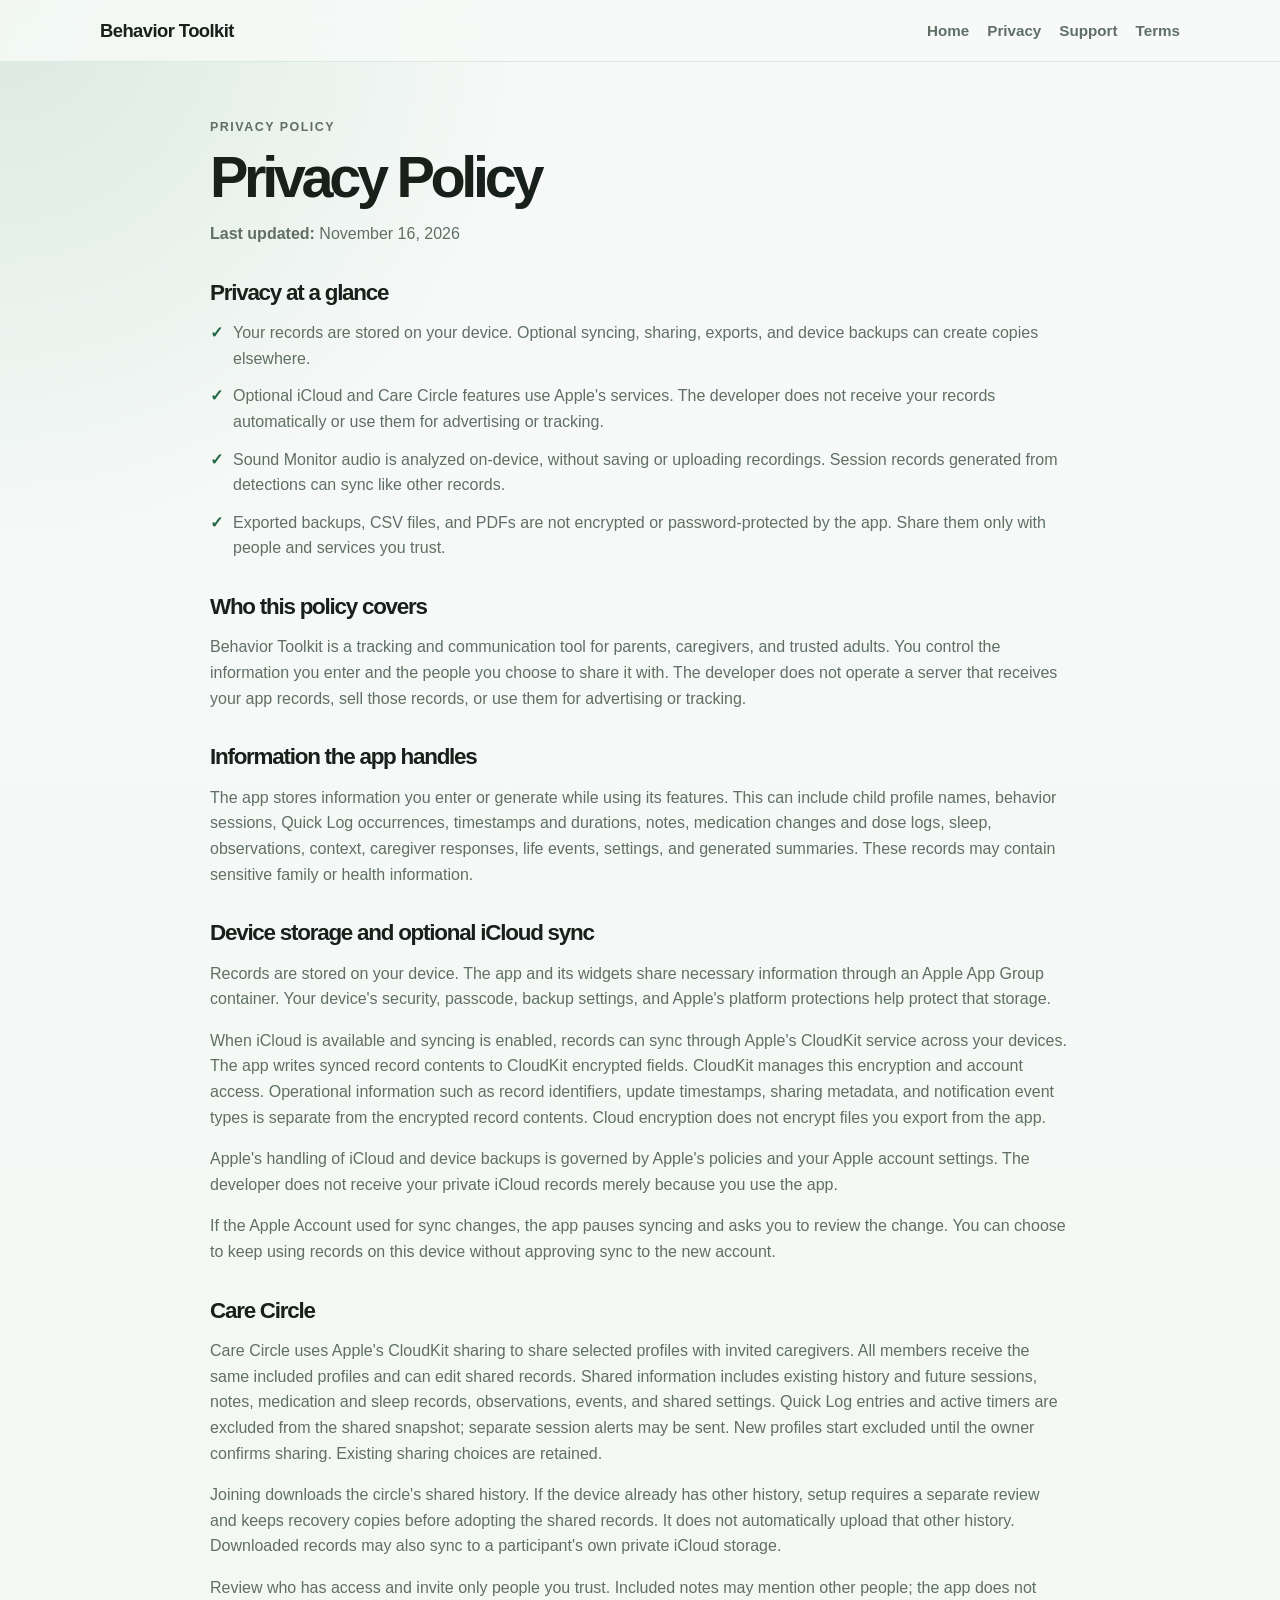
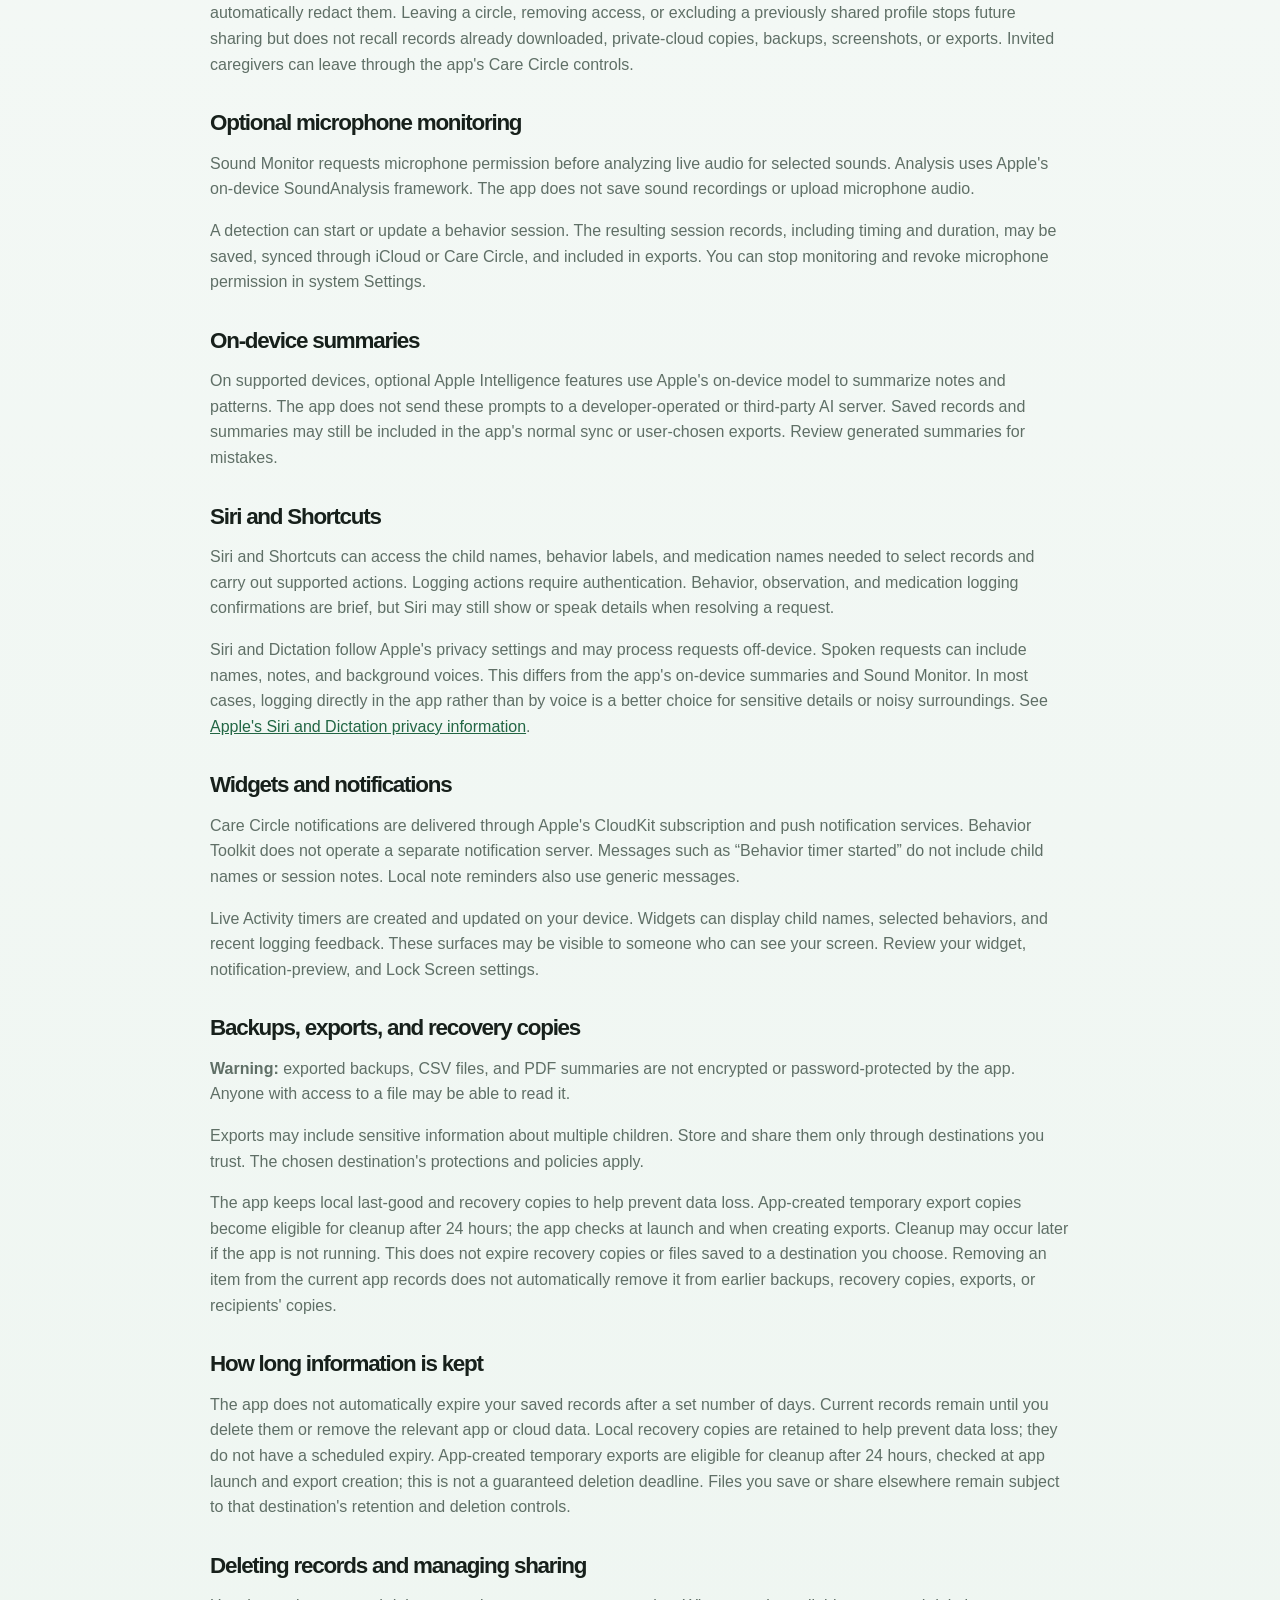
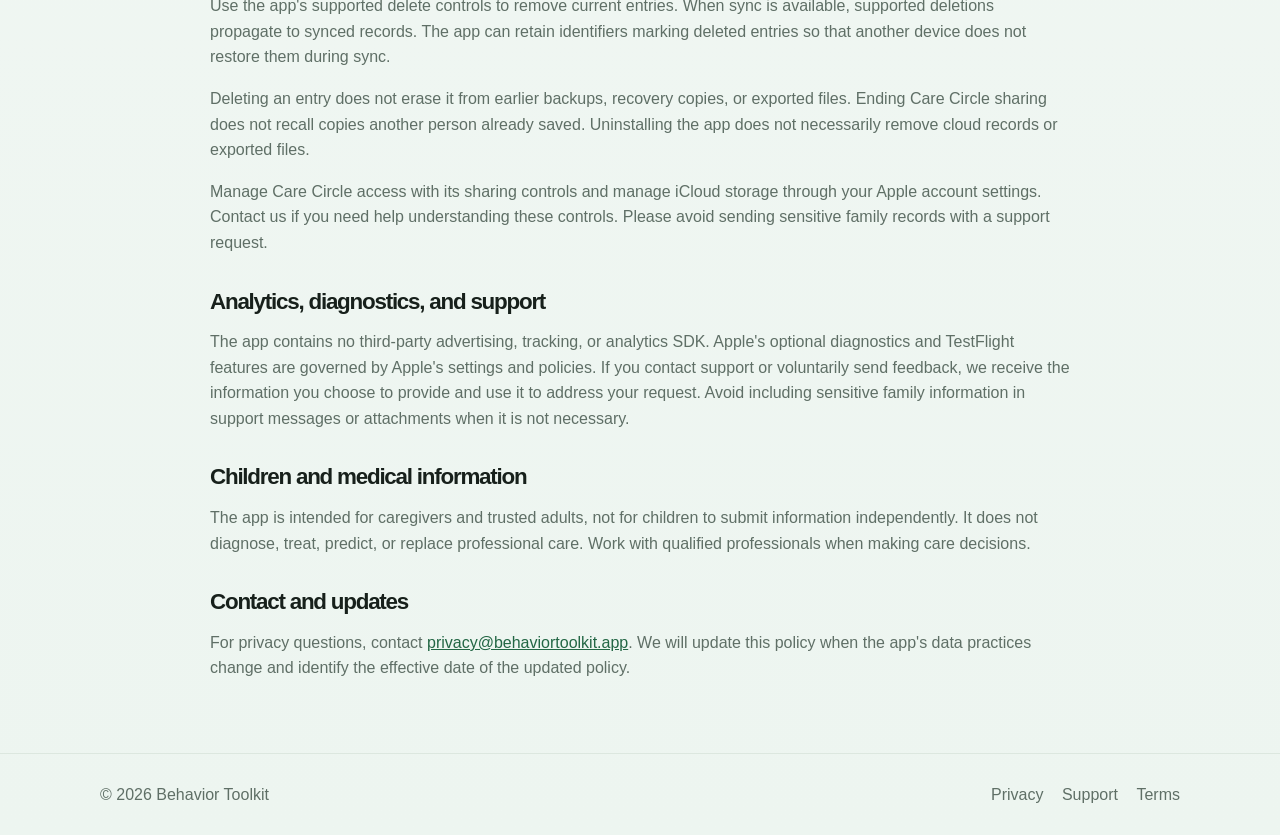
==== commit 0833093a: "Replace privacy policy with updated text (November 16, 2026) Co-Authored-By: Claude Haiku 5.5 <norep" ====
--- a/privacy.html
+++ b/privacy.html
@@ -23,13 +23,13 @@
   <main class="legal">
     <p class="eyebrow">Privacy Policy</p>
     <h1>Privacy Policy</h1>
-    <p><strong>Last updated:</strong> November 2, 2026</p>
+    <p><strong>Last updated:</strong> November 16, 2026</p>
 
     <h2>Privacy at a glance</h2>
     <ul class="check-list">
       <li>Your records are stored on your device. Optional syncing, sharing, exports, and device backups can create copies elsewhere.</li>
       <li>Optional iCloud and Care Circle features use Apple's services. The developer does not receive your records automatically or use them for advertising or tracking.</li>
-      <li>Microphone audio is analyzed on-device, without saving or uploading recordings. Session records generated from detections can sync like other records.</li>
+      <li>Sound Monitor audio is analyzed on-device, without saving or uploading recordings. Session records generated from detections can sync like other records.</li>
       <li>Exported backups, CSV files, and PDFs are not encrypted or password-protected by the app. Share them only with people and services you trust.</li>
     </ul>
 
@@ -43,9 +43,12 @@
     <p>Records are stored on your device. The app and its widgets share necessary information through an Apple App Group container. Your device's security, passcode, backup settings, and Apple's platform protections help protect that storage.</p>
     <p>When iCloud is available and syncing is enabled, records can sync through Apple's CloudKit service across your devices. The app writes synced record contents to CloudKit encrypted fields. CloudKit manages this encryption and account access. Operational information such as record identifiers, update timestamps, sharing metadata, and notification event types is separate from the encrypted record contents. Cloud encryption does not encrypt files you export from the app.</p>
     <p>Apple's handling of iCloud and device backups is governed by Apple's policies and your Apple account settings. The developer does not receive your private iCloud records merely because you use the app.</p>
+    <p>If the Apple Account used for sync changes, the app pauses syncing and asks you to review the change. You can choose to keep using records on this device without approving sync to the new account.</p>
 
     <h2>Care Circle</h2>
-    <p>Care Circle uses Apple's CloudKit sharing to let you share selected records with caregivers you invite. Invited caregivers can access shared information and, where their permissions allow, make changes. Review who has access and invite only people you trust. Ending sharing cannot recall files, screenshots, or other copies someone already made.</p>
+    <p>Care Circle uses Apple's CloudKit sharing to share selected profiles with invited caregivers. All members receive the same included profiles and can edit shared records. Shared information includes existing history and future sessions, notes, medication and sleep records, observations, events, and shared settings. Quick Log entries and active timers are excluded from the shared snapshot; separate session alerts may be sent. New profiles start excluded until the owner confirms sharing. Existing sharing choices are retained.</p>
+    <p>Joining downloads the circle's shared history. If the device already has other history, setup requires a separate review and keeps recovery copies before adopting the shared records. It does not automatically upload that other history. Downloaded records may also sync to a participant's own private iCloud storage.</p>
+    <p>Review who has access and invite only people you trust. Included notes may mention other people; the app does not automatically redact them. Leaving a circle, removing access, or excluding a previously shared profile stops future sharing but does not recall records already downloaded, private-cloud copies, backups, screenshots, or exports. Invited caregivers can leave through the app's Care Circle controls.</p>
 
     <h2>Optional microphone monitoring</h2>
     <p>Sound Monitor requests microphone permission before analyzing live audio for selected sounds. Analysis uses Apple's on-device SoundAnalysis framework. The app does not save sound recordings or upload microphone audio.</p>
@@ -54,6 +57,10 @@
     <h2>On-device summaries</h2>
     <p>On supported devices, optional Apple Intelligence features use Apple's on-device model to summarize notes and patterns. The app does not send these prompts to a developer-operated or third-party AI server. Saved records and summaries may still be included in the app's normal sync or user-chosen exports. Review generated summaries for mistakes.</p>
 
+    <h2>Siri and Shortcuts</h2>
+    <p>Siri and Shortcuts can access the child names, behavior labels, and medication names needed to select records and carry out supported actions. Logging actions require authentication. Behavior, observation, and medication logging confirmations are brief, but Siri may still show or speak details when resolving a request.</p>
+    <p>Siri and Dictation follow Apple's privacy settings and may process requests off-device. Spoken requests can include names, notes, and background voices. This differs from the app's on-device summaries and Sound Monitor. In most cases, logging directly in the app rather than by voice is a better choice for sensitive details or noisy surroundings. See <a href="https://www.apple.com/legal/privacy/data/en/ask-siri-dictation/">Apple's Siri and Dictation privacy information</a>.</p>
+
     <h2>Widgets and notifications</h2>
     <p>Care Circle notifications are delivered through Apple's CloudKit subscription and push notification services. Behavior Toolkit does not operate a separate notification server. Messages such as “Behavior timer started” do not include child names or session notes. Local note reminders also use generic messages.</p>
     <p>Live Activity timers are created and updated on your device. Widgets can display child names, selected behaviors, and recent logging feedback. These surfaces may be visible to someone who can see your screen. Review your widget, notification-preview, and Lock Screen settings.</p>
@@ -61,10 +68,10 @@
     <h2>Backups, exports, and recovery copies</h2>
     <p><strong>Warning:</strong> exported backups, CSV files, and PDF summaries are not encrypted or password-protected by the app. Anyone with access to a file may be able to read it.</p>
     <p>Exports may include sensitive information about multiple children. Store and share them only through destinations you trust. The chosen destination's protections and policies apply.</p>
-    <p>The app keeps local last-good and recovery copies to help prevent data loss. Temporary export copies can remain on the device until cleaned up by the app or operating system. Removing an item from the current app records does not automatically remove it from earlier backups, recovery copies, exports, or recipients' copies.</p>
+    <p>The app keeps local last-good and recovery copies to help prevent data loss. App-created temporary export copies become eligible for cleanup after 24 hours; the app checks at launch and when creating exports. Cleanup may occur later if the app is not running. This does not expire recovery copies or files saved to a destination you choose. Removing an item from the current app records does not automatically remove it from earlier backups, recovery copies, exports, or recipients' copies.</p>
 
     <h2>How long information is kept</h2>
-    <p>The app does not automatically expire your saved records after a set number of days. Current records remain until you delete them or remove the relevant app or cloud data. Local recovery copies are retained to help prevent data loss; they do not have a scheduled expiry. Temporary export files may remain until the app or operating system cleans them up. Files you save or share elsewhere remain subject to that destination's retention and deletion controls.</p>
+    <p>The app does not automatically expire your saved records after a set number of days. Current records remain until you delete them or remove the relevant app or cloud data. Local recovery copies are retained to help prevent data loss; they do not have a scheduled expiry. App-created temporary exports are eligible for cleanup after 24 hours, checked at app launch and export creation; this is not a guaranteed deletion deadline. Files you save or share elsewhere remain subject to that destination's retention and deletion controls.</p>
 
     <h2>Deleting records and managing sharing</h2>
     <p>Use the app's supported delete controls to remove current entries. When sync is available, supported deletions propagate to synced records. The app can retain identifiers marking deleted entries so that another device does not restore them during sync.</p>
